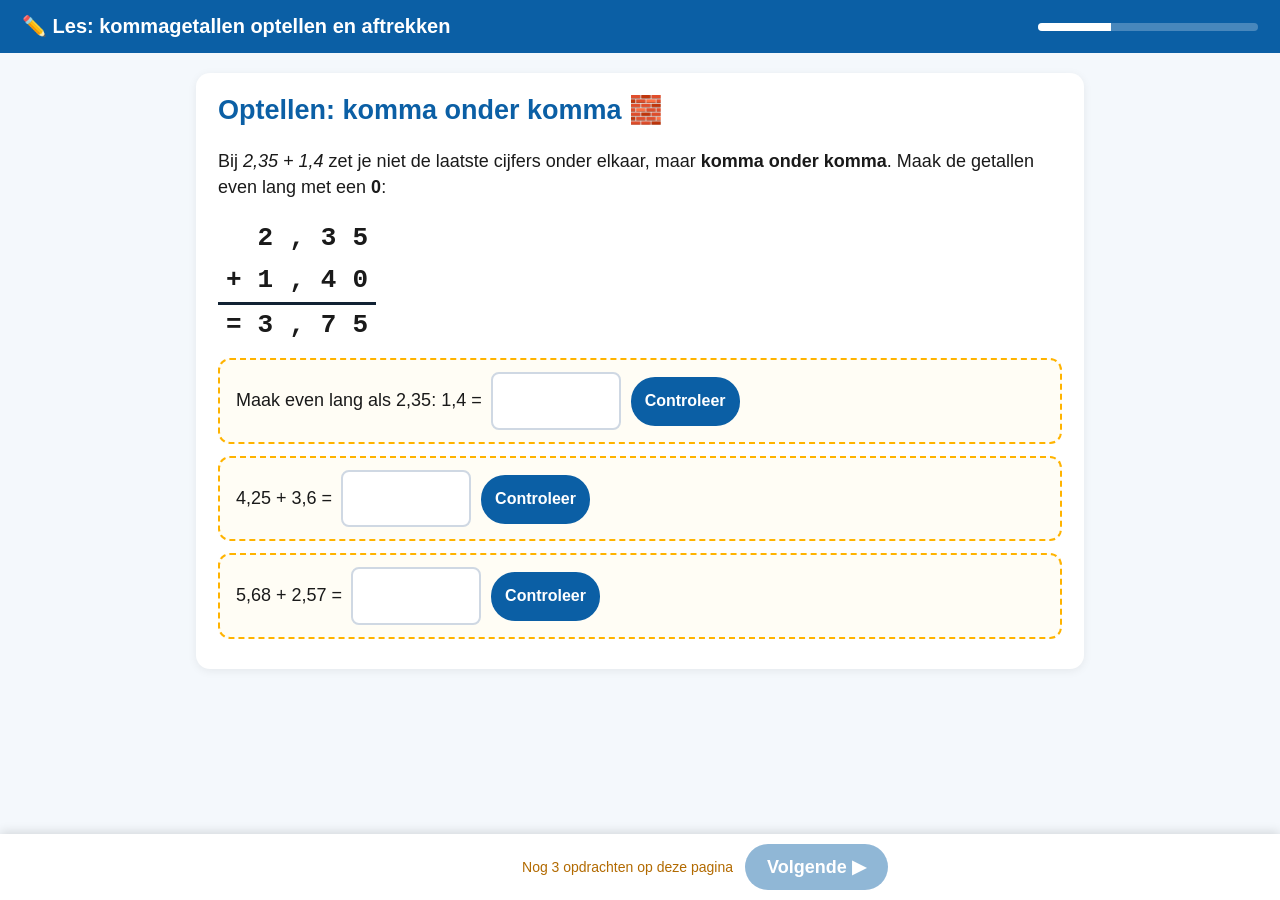
==== lessons/voorbeeld-kommagetallen.html @ 091cd373 "Practice-test player for Dutch primary school Self-hosted player for lessons and tests (groep 5-8): " ====
<!doctype html><html lang="nl"><head><meta charset="utf-8"><meta name="viewport" content="width=device-width,initial-scale=1,viewport-fit=cover"><meta name="apple-mobile-web-app-capable" content="yes"><meta name="mobile-web-app-capable" content="yes"><meta name="theme-color" content="#0b5fa5"><link rel="apple-touch-icon" href="../apple-touch-icon.png">
<title>Les: kommagetallen optellen en aftrekken</title><link rel="stylesheet" href="../engine/style.css"></head><body>
<header><h1>✏️ Les: kommagetallen optellen en aftrekken</h1><div class="progress"><div id="bar"></div></div></header>
<main>

<section class="slide card">
  <h2>Optellen: komma onder komma 🧱</h2>
  <p>Bij <i>2,35 + 1,4</i> zet je niet de laatste cijfers onder elkaar, maar <b>komma onder komma</b>. Maak de getallen even lang met een <b>0</b>:</p>
  <table class="pv lenen"><tr><td></td><td>2</td><td>,</td><td>3</td><td>5</td></tr><tr><td>+</td><td>1</td><td>,</td><td>4</td><td>0</td></tr><tr style="border-top:3px solid #123"><td>=</td><td>3</td><td>,</td><td>7</td><td>5</td></tr></table>
  <div class="try" id="a1" data-answer="1,40" data-keys="," data-fb='{"1,04": "Een 0 vóór de 4 maakt het getal kleiner. Zet de 0 achteraan: 1,40.", "1,4": "Maak hem even lang als 2,35: twee cijfers achter de komma."}' data-hint="Zet een 0 achteraan. Daar verandert het getal niet van.">Maak even lang als 2,35: 1,4 = ___</div>
  <div class="try" id="a2" data-answer="7,85" data-num data-fb='{"4,61": "Je zette de 6 onder de 5: de laatste cijfers onder elkaar. Zet komma onder komma: 3,60."}' data-hint="Schrijf 4,25 + 3,60 onder elkaar.">4,25 + 3,6 = ___</div>
  <div class="try" id="a3" data-answer="8,25" data-num data-fb='{"7,25": "Je vergat de 1 die je onthoudt bij de enen: 5 + 2 + 1 = 8.", "8,15": "Je vergat de 1 die je onthoudt bij de tienden: 6 + 5 + 1 = 12."}' data-hint="Je moet twee keer een 1 onthouden.">5,68 + 2,57 = ___</div>
</section>

<section class="slide card">
  <h2>Aftrekken: eerst nullen erbij, dan lenen 🔁</h2>
  <p><b>5 − 1,25</b>: schrijf 5 als <b>5,00</b>. Dan kun je lenen.</p>
  <table class="pv lenen"><tr><td></td><td>5</td><td>,</td><td>0</td><td>0</td></tr><tr><td>−</td><td>1</td><td>,</td><td>2</td><td>5</td></tr><tr style="border-top:3px solid #123"><td>=</td><td>3</td><td>,</td><td>7</td><td>5</td></tr></table>
  <div class="rule"><span class="nr">!</span><div>Controleer met de plussom: 3,75 + 1,25 = 5. Komt het beginnetal eruit? Dan klopt het.</div></div>
  <div class="try" id="b1" data-answer="2,55" data-num data-fb='{"3,45": "Je telde op. Het is min: 3,00 − 0,45.", "2,65": "Na het lenen is de eerste 0 een 9 geworden, geen 10: 9 − 4 = 5.", "3,55": "Je leende bij de 3. Die is daarna een 2."}' data-hint="Schrijf 3,00 − 0,45 en leen bij de 3.">3 − 0,45 = ___</div>
  <div class="try" id="b2" data-answer="4,45" data-num data-fb='{"5,55": "Je trok steeds het kleinste cijfer van het grootste af. Kan het niet? Dan leen je bij de buurman."}' data-hint="Schrijf 8,20 − 3,75.">8,2 − 3,75 = ___</div>
  <div class="try" id="b3" data-answer="8,2" data-num data-hint="Tel op. Komt het getal eruit waarmee je begon?">Controle: 4,45 + 3,75 = ___</div>
</section>

<section class="slide card">
  <h2>Les klaar! ⭐</h2>
  <div class="facts"><div>🧱 Komma onder komma, gaten vullen met 0</div><div>🔁 Aftrekken: 5 = 5,00, dan lenen</div><div>✅ Controle: de plussom</div></div>
  <p style="text-align:center"><a class="btn go" id="les-go" href="#">Naar de toets ▶</a></p>
</section>

</main>
<div class="lesnav"><button class="btn sec" id="les-prev">◀ Vorige</button><span id="les-todo"></span><button class="btn" id="les-next">Volgende ▶</button></div>
<script src="../engine/grade.js"></script><script src="../engine/lesson.js"></script>
</body></html>
---- engine/style.css ----
:root{--blue:#0b5fa5;--blue-l:#e8f1fb;--ok:#1b8a3a;--ok-l:#e6f5ea;--no:#c62828;--no-l:#fdecea;--warn:#b26a00;--warn-l:#fff4e0;--sun:#ffb300}
*{box-sizing:border-box}
body{margin:0;font-family:"Avenir Next","Segoe UI",Arial,sans-serif;background:#f4f8fc;color:#1a1a1a;font-size:18px;line-height:1.45}
header{background:var(--blue);color:#fff;padding:12px 22px;display:flex;align-items:center;gap:16px;position:sticky;top:0;z-index:5}
header h1{font-size:20px;margin:0;flex:1}
header .who{opacity:.9;font-size:15px}
.progress{height:8px;background:#ffffff40;border-radius:4px;overflow:hidden;width:220px}
.progress div{height:100%;background:#fff;transition:width .3s}
main{max-width:920px;margin:0 auto;padding:20px 16px 90px}
.card{background:#fff;border-radius:14px;padding:18px 22px;margin-bottom:16px;box-shadow:0 2px 10px #0001}
h2{color:var(--blue);margin:0 0 6px}
.lead{color:#444;margin:0 0 6px}
.q{position:relative}
.q .num{font-weight:700;color:var(--blue);margin-right:6px}
.q .pts{position:absolute;right:18px;top:16px;font-size:13px;color:#777}
.q .prompt{font-weight:600;margin:0 34px 10px 0}
.q img.fig,.q svg.fig{max-width:100%;border-radius:8px;display:block;margin:8px 0}
.hint{font-size:15px;color:#555;background:var(--blue-l);border-radius:8px;padding:6px 10px;margin:6px 0}
.opts{display:flex;flex-direction:column;gap:8px}
.opt{display:flex;align-items:center;gap:10px;border:2px solid #d5deea;border-radius:10px;padding:10px 14px;cursor:pointer;background:#fff;font-size:17px}
.opt:hover{border-color:var(--blue)}
.opt.sel{border-color:var(--blue);background:var(--blue-l);font-weight:600}
.opt input{width:20px;height:20px;accent-color:var(--blue)}
.opts.grid{display:grid;grid-template-columns:repeat(auto-fill,minmax(180px,1fr))}
.opt img{max-width:100%;border-radius:6px}
table.tf{width:100%;border-collapse:collapse}
table.tf td{padding:8px 6px;border-bottom:1px solid #e6e6e6}
table.tf td.c{width:120px;text-align:center;white-space:nowrap}
.tfbtn{border:2px solid #cfd8e3;background:#fff;border-radius:18px;padding:5px 12px;font:inherit;font-size:15px;cursor:pointer;margin:0 2px}
.tfbtn.sel{background:var(--blue);border-color:var(--blue);color:#fff;font-weight:700}
input.txt,select.txt{font:inherit;font-size:18px;padding:6px 10px;border:2px solid #cfd8e3;border-radius:8px;min-width:170px;background:#fff}
input.txt:focus,select.txt:focus,textarea:focus{outline:none;border-color:var(--blue);box-shadow:0 0 0 3px #0b5fa530}
.fill{line-height:2.4}
.fill input.txt{min-width:150px;margin:0 4px}
.wordbank{display:flex;flex-wrap:wrap;gap:8px;border:2px dashed var(--blue);border-radius:10px;padding:8px 12px;margin:4px 0 10px}
.wordbank span{background:var(--blue-l);border-radius:14px;padding:2px 10px;font-size:16px}
textarea{width:100%;font:inherit;font-size:18px;border:2px solid #cfd8e3;border-radius:8px;padding:8px 10px;min-height:110px;resize:vertical}
.letters{list-style:none;padding:0;margin:4px 0 12px}
.letters li{padding:4px 0;border-bottom:1px solid #eee}
.letters b{display:inline-block;width:28px;color:var(--blue)}
.matchrow{display:flex;align-items:center;gap:12px;padding:6px 0;border-bottom:1px solid #eee}
.matchrow .l{flex:1;font-weight:600}
.mapwrap{display:flex;gap:18px;flex-wrap:wrap;align-items:flex-start}
.mapwrap img{max-width:520px;width:100%;border-radius:8px;border:1px solid #ccd;position:sticky;top:64px}
.mapgroups{flex:1;min-width:260px}
.mapgroups h4{margin:8px 0 4px;color:var(--blue)}
.maprow{display:flex;align-items:center;gap:8px;margin:4px 0}
.maprow .lab{width:46px;font-weight:700;text-align:right}
.maprow input{flex:1;min-width:0}
.draw canvas{border:2px solid #cfd8e3;border-radius:10px;touch-action:none;background:#fff;max-width:100%;cursor:crosshair}
.tools{display:flex;gap:6px;flex-wrap:wrap;margin:6px 0}
.tools button{font:inherit;font-size:15px;border:2px solid #cfd8e3;background:#fff;border-radius:16px;padding:4px 12px;cursor:pointer}
.tools button.sel{border-color:var(--blue);background:var(--blue-l);font-weight:700}
.sw{display:inline-block;width:14px;height:14px;border-radius:50%;vertical-align:-2px;border:1px solid #0003}
.nav{position:fixed;bottom:0;left:0;right:0;background:#fff;border-top:1px solid #dde;padding:10px 16px;display:flex;justify-content:center;gap:12px;z-index:5}
.btn{font:inherit;font-size:18px;border:0;border-radius:24px;padding:10px 22px;cursor:pointer;background:var(--blue);color:#fff;font-weight:700}
.btn.sec{background:#e3eaf3;color:var(--blue)}
.btn.go{background:var(--ok)}
.btn:disabled{opacity:.4;cursor:default}
.center{text-align:center}
.big{font-size:34px;font-weight:800;color:var(--blue)}
/* review */
.res-ok{background:var(--ok-l)}.res-no{background:var(--no-l)}
.item{border-radius:8px;padding:6px 10px;margin:4px 0;font-size:16px}
.item .exp{color:#333}
.item .note{color:var(--warn);font-weight:600}
.tag{display:inline-block;border-radius:12px;padding:1px 10px;font-size:13px;font-weight:700}
.tag.ok{background:var(--ok-l);color:var(--ok)}.tag.no{background:var(--no-l);color:var(--no)}.tag.wait{background:var(--warn-l);color:var(--warn)}
.model{background:#f6f6f6;border-left:4px solid #bbb;padding:6px 10px;border-radius:6px;font-size:15px;margin-top:6px}
.fb{background:#fff8d6;border-left:5px solid var(--sun);padding:8px 12px;border-radius:6px;margin-top:8px;font-size:16px}
.grade{display:flex;gap:10px;align-items:center;margin-top:8px;flex-wrap:wrap}
.grade input[type=number]{width:80px;font:inherit;padding:4px 8px;border:2px solid #cfd8e3;border-radius:8px}
.grade textarea{min-height:50px;font-size:15px}
ul.plain{list-style:none;padding:0}ul.plain li{padding:8px 0;border-bottom:1px solid #eee}
a{color:var(--blue)}
@media print{header,.nav{display:none}.card{box-shadow:none;border:1px solid #ccc;break-inside:avoid}}
.pointwrap{display:flex;gap:14px;flex-wrap:wrap;align-items:flex-start}
.pointmap{position:relative;flex:1 1 0;min-width:300px;max-width:640px;cursor:crosshair;user-select:none;-webkit-user-select:none;touch-action:manipulation}
.pointmap img{width:100%;display:block;border-radius:8px;border:1px solid #ccd;pointer-events:none}
.pin{position:absolute;transform:translate(-50%,-50%);width:26px;height:26px;border-radius:50%;background:#d32f2f;color:#fff;font-size:13px;font-weight:800;display:flex;align-items:center;justify-content:center;border:2px solid #fff;box-shadow:0 1px 4px #0006;pointer-events:none}
.pin.act{background:#0b5fa5;width:32px;height:32px}
.pin.ok{background:#1b8a3a}.pin.goal{background:#fff;color:#1b8a3a;border:3px dashed #1b8a3a}
.pointlist{display:flex;flex-direction:column;gap:5px;flex:0 0 210px;width:210px}
.pbtn{font:inherit;font-size:15px;white-space:nowrap;overflow:hidden;text-overflow:ellipsis;text-align:left;border:2px solid #cfd8e3;background:#fff;border-radius:10px;padding:5px 10px;cursor:pointer}
.pbtn b{display:inline-block;width:22px;color:var(--blue)}
.pbtn.done{background:#f1f7f2}
.pbtn.act{border-color:var(--blue);background:var(--blue-l);font-weight:700}
.frac{display:inline-flex;flex-direction:column;align-items:center;vertical-align:middle;line-height:1.05;margin:0 2px;font-size:.9em}
.frac>span:first-child{border-bottom:2px solid currentColor;padding:0 3px}
table.kal{border-collapse:collapse;margin:8px 0;font-size:16px}table.kal td,table.kal th{border:1px solid #cfd8e3;padding:4px 8px;text-align:center}table.kal th{background:#eef3f8}table.kal td.wk{background:#fff4d6;font-weight:700}
.op{font-weight:800;font-size:1.3em;padding:0 3px;vertical-align:-1px}
/* lessons */
.slide{display:none}.slide.on{display:block;animation:fadein .35s}
@keyframes fadein{from{transform:translateY(10px)}to{transform:none}}
.try{background:#fffdf5;border:2px dashed var(--sun);border-radius:12px;padding:12px 16px;margin:12px 0;line-height:2.3}
.try.solved{border:2px solid var(--ok);background:var(--ok-l)}.try.shown{border:2px solid var(--warn);background:var(--warn-l)}
.try input.txt.small{min-width:90px;width:130px;margin:0 4px}.try input.bad{border-color:var(--no)}
.try .fb{line-height:1.45;margin-top:6px;font-weight:600}.try .fb.good{color:var(--ok)}.try .fb.bad{color:var(--no)}
.try.pick button{font:inherit;border:2px solid #cfd8e3;background:#fff;border-radius:10px;padding:6px 14px;margin:4px 6px 4px 0;cursor:pointer}
.try.pick button.right{background:var(--ok);border-color:var(--ok);color:#fff}.try.pick button.wrongpick{background:var(--no-l);border-color:var(--no);text-decoration:line-through}
.btn.small{padding:6px 14px;font-size:16px;margin-left:6px}
.big{font-size:30px;font-weight:800;letter-spacing:1px}
.idea{background:var(--blue-l);border-left:6px solid var(--blue);border-radius:10px;padding:10px 14px;margin:10px 0}
.lesnav{position:fixed;bottom:0;left:0;right:0;background:#fff;box-shadow:0 -2px 10px #0002;padding:10px 16px;display:flex;justify-content:center;gap:12px;align-items:center;z-index:5}
.lesnav #les-todo{font-size:14px;color:var(--warn)}
.btn:disabled{opacity:.45;cursor:not-allowed}

/* ---- pad mode: Nintendo Switch browser (joystick pointer + A) or ?pad=1 ---- */
.keypad{display:flex;flex-wrap:wrap;gap:6px;margin:8px 0 4px;align-items:center}
.keypad button{font:inherit;font-size:28px;font-weight:800;width:58px;height:58px;border-radius:12px;border:3px solid #9fb6d1;background:#fff;color:#123;cursor:pointer;line-height:1}
.keypad .btn.big{width:auto;height:58px;font-size:20px;padding:0 18px;margin-left:8px;border:0;background:var(--blue);color:#fff}
.keypad button:active{background:var(--blue-l)}
.keypad button.back{color:var(--no)}
.keypad button.wide{width:auto;font-size:18px;padding:0 14px}
.try input.act{border-color:var(--blue);box-shadow:0 0 0 4px #0b5fa540;background:#f3f8ff}
.btn.big{font-size:22px;padding:14px 30px}
body.pad{font-size:22px}
body.pad .try{line-height:2.2;margin:10px 0;padding:10px 14px}
body.pad .try input.txt.small{font-size:24px;height:50px;width:15ch}
body.pad .try.pick button{font-size:22px;padding:14px 22px;min-height:60px;margin:6px 8px 6px 0}
body.pad .lesnav .btn{font-size:24px;padding:14px 34px}
body.pad h2{font-size:30px}
body.pad .card{padding:20px 28px}

/* ---- shared lesson building blocks (blok 3 lessons) ---- */
.rule{display:flex;gap:12px;align-items:flex-start;background:var(--blue-l);border-radius:12px;padding:10px 14px;margin:8px 0}
.rule .nr{background:var(--blue);color:#fff;font-weight:800;border-radius:50%;min-width:34px;height:34px;text-align:center;line-height:34px;font-size:18px}
.col{font-family:"Courier New",monospace;font-size:26px;font-weight:700;line-height:1.3;background:#fff;border:2px solid #cfd8e3;border-radius:10px;padding:8px 18px;display:inline-block;white-space:pre;vertical-align:top;margin:4px 10px 4px 0}
.col .c{color:var(--no)}.col .g{color:#888}
.ex{background:#f6f9fc;border-left:5px solid var(--blue);border-radius:8px;padding:8px 14px;margin:8px 0}
.facts{display:grid;grid-template-columns:repeat(auto-fill,minmax(230px,1fr));gap:8px;margin:8px 0}
.facts div{background:#fff8e1;border:2px solid var(--sun);border-radius:10px;padding:8px 12px}
table.pv{border-collapse:collapse;margin:8px 0;font-size:20px}
table.pv th,table.pv td{border:2px solid #cfd8e3;padding:6px 12px;text-align:center}
table.pv th{background:var(--blue-l)}
svg.fig{max-width:100%;height:auto;display:block;margin:6px 0}
.lesgrid{display:grid;grid-template-columns:repeat(auto-fill,minmax(280px,1fr));gap:14px}
.lestile{display:block;text-decoration:none;color:inherit;background:#fff;border:3px solid #cfd8e3;border-radius:16px;padding:16px 18px}
.lestile:hover,.lestile:focus{border-color:var(--blue)}
.lestile .em{font-size:40px}.lestile h3{margin:4px 0;color:var(--blue)}
.lestile.done{border-color:var(--ok);background:var(--ok-l)}

/* ---- iPad / touch screens (body.pad is set on touch-first devices) ---- */
html{-webkit-text-size-adjust:100%}
body.pad{-webkit-tap-highlight-color:transparent}
body.pad button,body.pad .btn,body.pad a.lestile,body.pad .keypad button{touch-action:manipulation;-webkit-user-select:none;user-select:none}
body.pad .keypad button{width:64px;height:64px;font-size:30px}
body.pad .keypad button:active,body.pad .try.pick button:active,body.pad .btn:active{transform:scale(.94)}
body.pad .keypad .btn.big{height:64px;font-size:22px}
body.pad .try.pick button{min-width:64px}
/* safe areas: rounded corners and the home indicator on iPad, also when added to the home screen */
header{padding-top:max(12px,env(safe-area-inset-top));padding-left:max(22px,env(safe-area-inset-left));padding-right:max(22px,env(safe-area-inset-right))}
.lesnav{padding-bottom:max(10px,env(safe-area-inset-bottom))}
body.pad main{padding-bottom:calc(120px + env(safe-area-inset-bottom))}
/* landscape iPad: use the width, slightly smaller header */
@media (min-width:1000px){body.pad main{max-width:1000px}}
@media (max-height:820px) and (orientation:landscape){body.pad header{padding-top:max(8px,env(safe-area-inset-top));padding-bottom:8px}body.pad header h1{font-size:18px}}
/* portrait iPad / narrow tablets */
@media (max-width:820px){body.pad .card{padding:16px 18px}body.pad h2{font-size:26px}body.pad .col{font-size:22px}body.pad .lesgrid{grid-template-columns:1fr 1fr}}
@media (max-width:560px){body.pad .lesgrid{grid-template-columns:1fr}}

/* ---- docked keypad (pad mode): one calculator-style keypad above the Vorige/Volgende bar ---- */
.keydock{position:fixed;left:0;right:0;bottom:calc(78px + env(safe-area-inset-bottom));z-index:6;display:none;justify-content:center;flex-wrap:wrap;gap:6px;
  padding:8px 10px;background:#eaf2fb;border-top:2px solid #b9cde4;box-shadow:0 -4px 12px #0001}
.keydock.on{display:flex}
.keydock button{font:inherit;font-size:28px;font-weight:800;min-width:60px;height:60px;border-radius:12px;border:3px solid #9fb6d1;background:#fff;color:#123;
  cursor:pointer;touch-action:manipulation;-webkit-user-select:none;user-select:none;line-height:1}
.keydock button:active{transform:scale(.94);background:var(--blue-l)}
.keydock button.back{color:var(--no)}
.keydock button.ok{background:var(--ok);border-color:var(--ok);color:#fff;font-size:22px;padding:0 18px}
body.dock-on main{padding-bottom:calc(200px + env(safe-area-inset-bottom))}
.try .check{vertical-align:middle;margin-left:6px}
@media (max-width:820px){.keydock button{min-width:52px;height:56px;font-size:24px}.keydock button.ok{font-size:19px}}
body.pad .try input.txt.small.short{width:6ch}

/* ---- 'words' question: tap the words (e.g. naamwoordelijk gezegde) ---- */
.wordrow{display:flex;flex-wrap:wrap;gap:6px;align-items:center;padding:8px 0;border-bottom:1px solid #eee}
.wordrow .wnr{font-weight:700;color:var(--blue);width:26px}
.wbtn{font:inherit;font-size:20px;border:2px solid #cfd8e3;background:#fff;border-radius:10px;padding:6px 12px;cursor:pointer;touch-action:manipulation;-webkit-user-select:none;user-select:none}
.wbtn.sel{background:#fff1b8;border-color:#e0a800;font-weight:700;text-decoration:underline;text-decoration-thickness:3px;text-underline-offset:4px}
table.pv.lenen td{font-family:"Courier New",monospace;font-size:26px;font-weight:700;border:0;padding:2px 8px;min-width:28px}
table.pv.lenen tr.klein td{font-size:16px;color:var(--blue);padding-bottom:0}
table.pv.lenen s{text-decoration-color:var(--no);text-decoration-thickness:3px}
table.pv.lenen tr.uit td{border-top:3px solid #123}
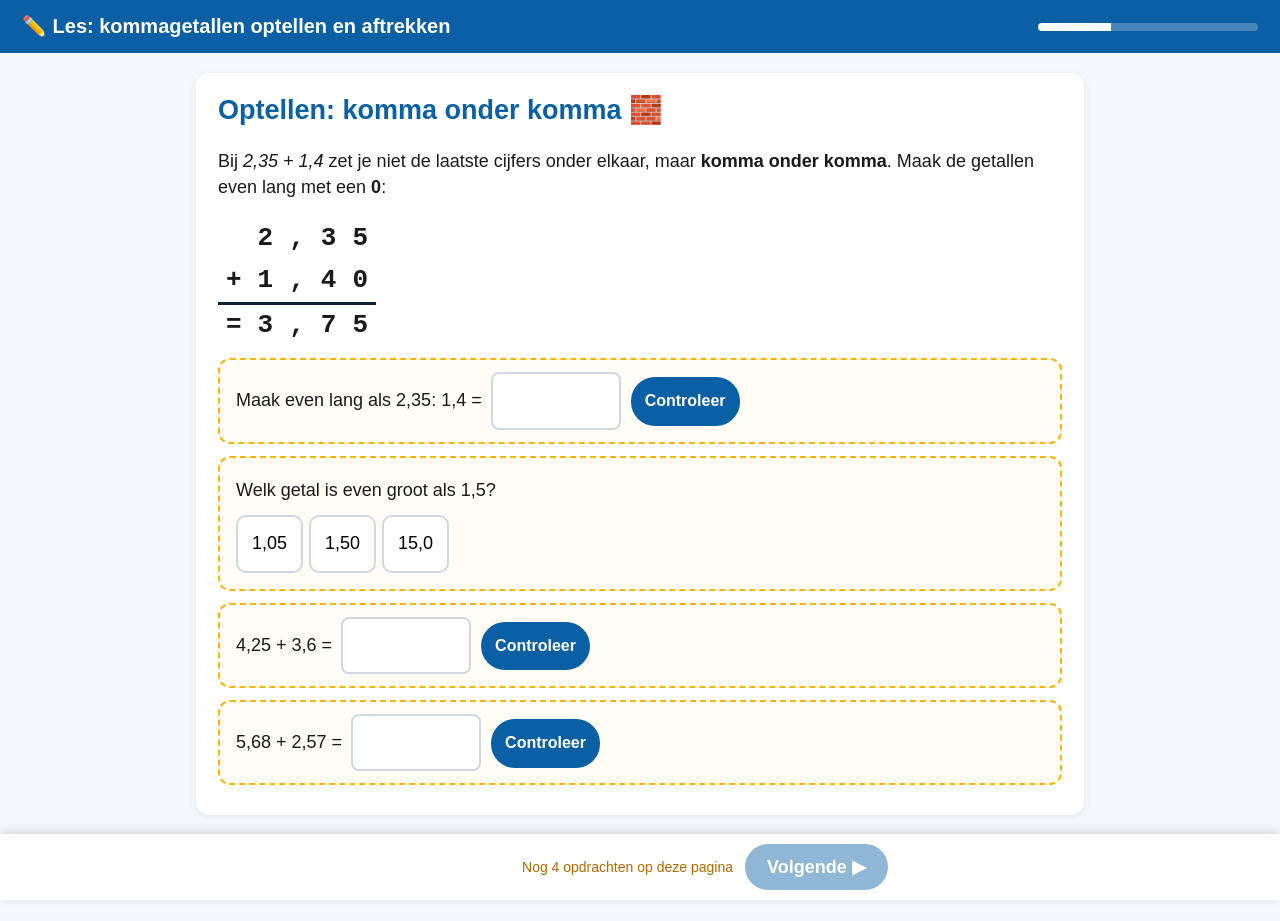
==== commit 37dcbe87: "Fix gaps found by a fresh-agent test of the skills - Result page: render fractions in mc and match a" ====
--- a/lessons/voorbeeld-kommagetallen.html
+++ b/lessons/voorbeeld-kommagetallen.html
@@ -8,6 +8,7 @@
   <p>Bij <i>2,35 + 1,4</i> zet je niet de laatste cijfers onder elkaar, maar <b>komma onder komma</b>. Maak de getallen even lang met een <b>0</b>:</p>
   <table class="pv lenen"><tr><td></td><td>2</td><td>,</td><td>3</td><td>5</td></tr><tr><td>+</td><td>1</td><td>,</td><td>4</td><td>0</td></tr><tr style="border-top:3px solid #123"><td>=</td><td>3</td><td>,</td><td>7</td><td>5</td></tr></table>
   <div class="try" id="a1" data-answer="1,40" data-keys="," data-fb='{"1,04": "Een 0 vóór de 4 maakt het getal kleiner. Zet de 0 achteraan: 1,40.", "1,4": "Maak hem even lang als 2,35: twee cijfers achter de komma."}' data-hint="Zet een 0 achteraan. Daar verandert het getal niet van.">Maak even lang als 2,35: 1,4 = ___</div>
+  <div class="try pick" id="a0" data-answer="1" data-hint="Een 0 achteraan verandert het getal niet.">Welk getal is even groot als 1,5?<br><button data-fb="1,05 is kleiner: daar staat de 0 vóór de 5.">1,05</button><button>1,50</button><button data-fb="15,0 is tien keer zo groot: de komma is verschoven.">15,0</button></div>
   <div class="try" id="a2" data-answer="7,85" data-num data-fb='{"4,61": "Je zette de 6 onder de 5: de laatste cijfers onder elkaar. Zet komma onder komma: 3,60."}' data-hint="Schrijf 4,25 + 3,60 onder elkaar.">4,25 + 3,6 = ___</div>
   <div class="try" id="a3" data-answer="8,25" data-num data-fb='{"7,25": "Je vergat de 1 die je onthoudt bij de enen: 5 + 2 + 1 = 8.", "8,15": "Je vergat de 1 die je onthoudt bij de tienden: 6 + 5 + 1 = 12."}' data-hint="Je moet twee keer een 1 onthouden.">5,68 + 2,57 = ___</div>
 </section>
--- a/engine/style.css
+++ b/engine/style.css
@@ -13,7 +13,7 @@
 .q{position:relative}
 .q .num{font-weight:700;color:var(--blue);margin-right:6px}
 .q .pts{position:absolute;right:18px;top:16px;font-size:13px;color:#777}
-.q .prompt{font-weight:600;margin:0 34px 10px 0}
+.q .prompt{font-weight:600;margin:0 84px 10px 0}
 .q img.fig,.q svg.fig{max-width:100%;border-radius:8px;display:block;margin:8px 0}
 .hint{font-size:15px;color:#555;background:var(--blue-l);border-radius:8px;padding:6px 10px;margin:6px 0}
 .opts{display:flex;flex-direction:column;gap:8px}
